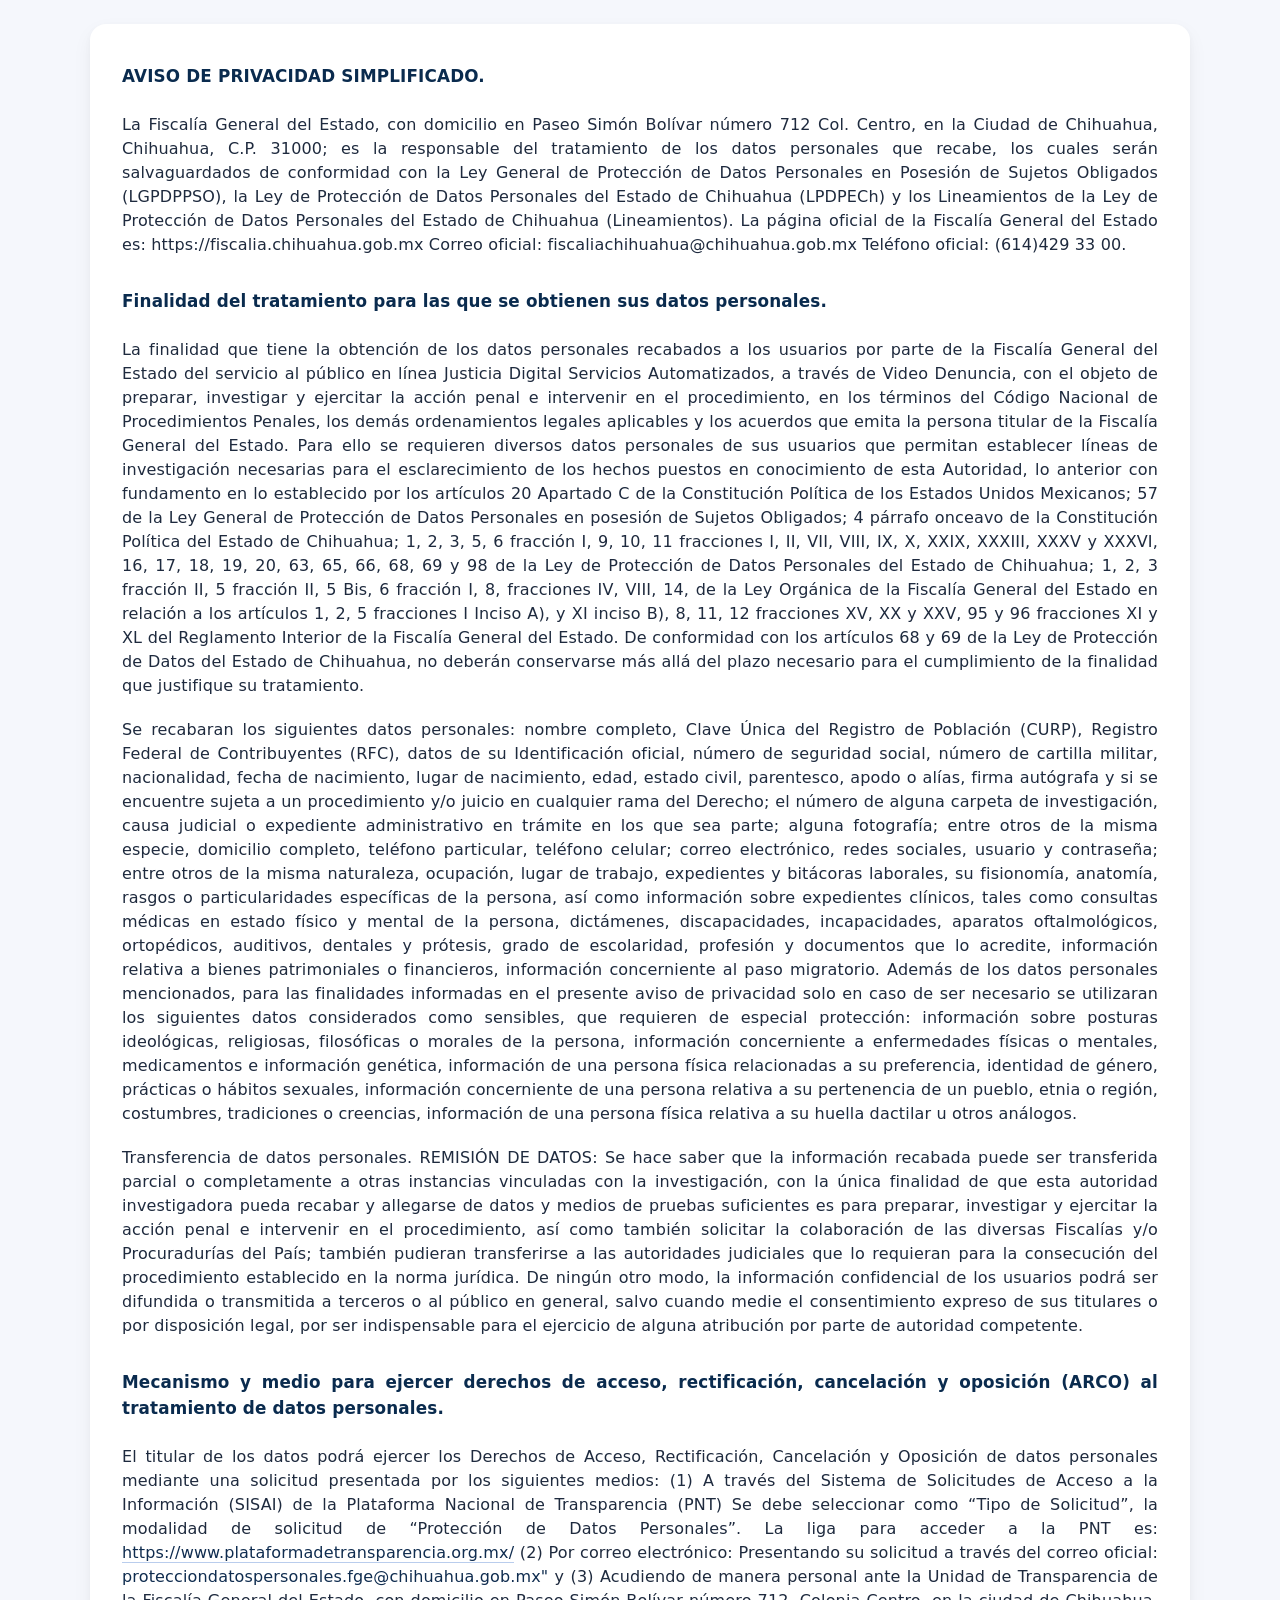
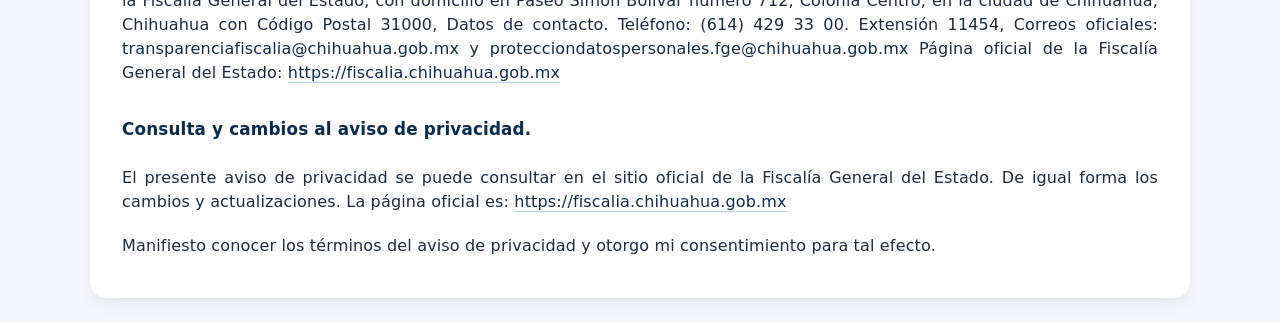
==== index.html @ d2562b81 "Visuals" ====
<!DOCTYPE html>
<html lang="es">
<head>
    <meta charset="utf-8">
    <base href="/">
  
    <meta name="viewport" content="width=device-width, initial-scale=1">
    <meta name="google-site-verification" content="google84b8667220d182a6.html" />
  
    <title>FGE | Justicia Digital: Servicios Automatizados</title>
    <link rel="stylesheet" href="styles.css">


</head>
<body>
    <div id="kt_app_content" class="app-content  flex-column-fluid ">
        <div id="kt_app_content_container" class="app-container  container-fluid ">
    <p>
        <strong>AVISO DE PRIVACIDAD SIMPLIFICADO.</strong>
    </p>
    <p style="text-align: justify;">
        La Fiscalía General del Estado, con domicilio en Paseo Simón Bolívar número 712 Col. Centro, en la Ciudad de Chihuahua, Chihuahua, C.P. 31000; es la responsable del tratamiento de los datos personales que recabe, los cuales serán salvaguardados de conformidad con la Ley General de Protección de Datos Personales en Posesión de Sujetos Obligados (LGPDPPSO), la Ley de Protección de Datos Personales del Estado de Chihuahua (LPDPECh) y los Lineamientos de la Ley de Protección de Datos Personales del Estado de Chihuahua (Lineamientos). La página oficial de la Fiscalía General del Estado es: https://fiscalia.chihuahua.gob.mx Correo oficial: fiscaliachihuahua@chihuahua.gob.mx Teléfono oficial: (614)429 33 00.
    </p>
    <p>
        <strong>Finalidad del tratamiento para las que se obtienen sus datos personales.</strong>
    </p>
    <p style="text-align: justify;">
        La finalidad que tiene la obtención de los datos personales recabados a los usuarios por parte de la Fiscalía General del Estado del servicio al público en línea Justicia Digital Servicios Automatizados, a través de Video Denuncia, con el objeto de preparar, investigar y ejercitar la acción penal e intervenir en el procedimiento, en los términos del Código Nacional de Procedimientos Penales, los demás ordenamientos legales aplicables y los acuerdos que emita la persona titular de la Fiscalía General del Estado. Para ello se requieren diversos datos personales de sus usuarios que permitan establecer líneas de investigación necesarias para el esclarecimiento de los hechos puestos en conocimiento de esta Autoridad, lo anterior con fundamento en lo establecido por los artículos 20 Apartado C de la Constitución Política de los Estados Unidos Mexicanos; 57 de la Ley General de Protección de Datos Personales en posesión de Sujetos Obligados; 4 párrafo onceavo de la Constitución Política del Estado de Chihuahua; 1, 2, 3, 5, 6 fracción I, 9, 10, 11 fracciones I, II, VII, VIII, IX, X, XXIX, XXXIII, XXXV y XXXVI, 16, 17, 18, 19, 20, 63, 65, 66, 68, 69 y 98 de la Ley de Protección de Datos Personales del Estado de Chihuahua; 1, 2, 3 fracción II, 5 fracción II, 5 Bis, 6 fracción I, 8, fracciones IV, VIII, 14, de la Ley Orgánica de la Fiscalía General del Estado en relación a los artículos 1, 2, 5 fracciones I Inciso A), y XI inciso B), 8, 11, 12 fracciones XV, XX y XXV, 95 y 96 fracciones XI y XL del Reglamento Interior de la Fiscalía General del Estado. De conformidad con los artículos 68 y 69 de la Ley de Protección de Datos del Estado de Chihuahua, no deberán conservarse más allá del plazo necesario para el cumplimiento de la finalidad que justifique su tratamiento.
    </p>
    <p style="text-align: justify;">
        Se recabaran los siguientes datos personales: nombre completo, Clave Única del Registro de Población (CURP), Registro Federal de Contribuyentes (RFC), datos de su Identificación oficial, número de seguridad social, número de cartilla militar, nacionalidad, fecha de nacimiento, lugar de nacimiento, edad, estado civil, parentesco, apodo o alías, firma autógrafa y si se encuentre sujeta a un procedimiento y/o juicio en cualquier rama del Derecho; el número de alguna carpeta de investigación, causa judicial o expediente administrativo en trámite en los que sea parte; alguna fotografía; entre otros de la misma especie, domicilio completo, teléfono particular, teléfono celular; correo electrónico, redes sociales, usuario y contraseña; entre otros de la misma naturaleza, ocupación, lugar de trabajo, expedientes y bitácoras laborales, su fisionomía, anatomía, rasgos o particularidades específicas de la persona, así como información sobre expedientes clínicos, tales como consultas médicas en estado físico y mental de la persona, dictámenes, discapacidades, incapacidades, aparatos oftalmológicos, ortopédicos, auditivos, dentales y prótesis, grado de escolaridad, profesión y documentos que lo acredite, información relativa a bienes patrimoniales o financieros, información concerniente al paso migratorio. Además de los datos personales mencionados, para las finalidades informadas en el presente aviso de privacidad solo en caso de ser necesario se utilizaran los siguientes datos considerados como sensibles, que requieren de especial protección: información sobre posturas ideológicas, religiosas, filosóficas o morales de la persona, información concerniente a enfermedades físicas o mentales, medicamentos e información genética, información de una persona física relacionadas a su preferencia, identidad de género, prácticas o hábitos sexuales, información concerniente de una persona relativa a su pertenencia de un pueblo, etnia o región, costumbres, tradiciones o creencias, información de una persona física relativa a su huella dactilar u otros análogos.
    </p>
    <p style="text-align: justify;">
        Transferencia de datos personales. REMISIÓN DE DATOS: Se hace saber que la información recabada puede ser transferida parcial o completamente a otras instancias vinculadas con la investigación, con la única finalidad de que esta autoridad investigadora pueda recabar y allegarse de datos y medios de pruebas suficientes es para preparar, investigar y ejercitar la acción penal e intervenir en el procedimiento, así como también solicitar la colaboración de las diversas Fiscalías y/o Procuradurías del País; también pudieran transferirse a las autoridades judiciales que lo requieran para la consecución del procedimiento establecido en la norma jurídica. De ningún otro modo, la información confidencial de los usuarios podrá ser difundida o transmitida a terceros o al público en general, salvo cuando medie el consentimiento expreso de sus titulares o por disposición legal, por ser indispensable para el ejercicio de alguna atribución por parte de autoridad competente.
    </p>
    <p>
        <strong>Mecanismo y medio para ejercer derechos de acceso, rectificación, cancelación y oposición (ARCO) al tratamiento de datos personales.</strong>
    </p>
    <p style="text-align: justify;">
        El titular de los datos podrá ejercer los Derechos de Acceso, Rectificación, Cancelación y Oposición de datos personales mediante una solicitud presentada por los siguientes medios: (1) A través del Sistema de Solicitudes de Acceso a la Información (SISAI) de la Plataforma Nacional de Transparencia (PNT) Se debe seleccionar como “Tipo de Solicitud”, la modalidad de solicitud de “Protección de Datos Personales”. La liga para acceder a la PNT es:
        <u class="text-blueNavy"><a href="https://www.plataformadetransparencia.org.mx/" class="text-blueNavy" target="_blank">https://www.plataformadetransparencia.org.mx/</a></u>
        (2) Por correo electrónico: Presentando su solicitud a través del correo oficial:
        <u class="text-blueNavy">protecciondatospersonales.fge@chihuahua.gob.mx"</u>
        y (3) Acudiendo de manera personal ante la Unidad de Transparencia de la Fiscalía General del Estado, con domicilio en Paseo Simón Bolívar número 712, Colonia Centro, en la ciudad de Chihuahua, Chihuahua con Código Postal 31000, Datos de contacto. Teléfono: (614) 429 33 00. Extensión 11454, Correos oficiales:
        <u class="text-blueNavy">transparenciafiscalia@chihuahua.gob.mx</u>
        y
        <u class="text-blueNavy">protecciondatospersonales.fge@chihuahua.gob.mx</u>
        Página oficial de la Fiscalía General del Estado:
        <u class="text-blueNavy"><a href="https://fiscalia.chihuahua.gob.mx" class="text-blueNavy" target="_blank">https://fiscalia.chihuahua.gob.mx</a></u>
    </p>

    <p>
        <strong>Consulta y cambios al aviso de privacidad.</strong>
    </p>
    <p style="text-align: justify;">
        El presente aviso de privacidad se puede consultar en el sitio oficial de la Fiscalía General del Estado. De igual forma los cambios y actualizaciones. La página oficial es: <u class="text-blueNavy"><a href="https://fiscalia.chihuahua.gob.mx" class="text-blueNavy" target="_blank">https://fiscalia.chihuahua.gob.mx</a></u>
    </p>
    <p>
        Manifiesto conocer los términos del aviso de privacidad y otorgo mi consentimiento para tal efecto.
    </p>
      </div>
        </div>
</body>
</html>
---- styles.css ----
@charset "UTF-8";

/*!
 * Estilos para Aviso de Privacidad - Fiscalía General del Estado
 * Diseño limpio, legible y responsivo para GitHub Pages
 */

/* Reset y base */
* {
  margin: 0;
  padding: 0;
  box-sizing: border-box;
}

body {
  font-family: system-ui, "Segoe UI", Roboto, "Helvetica Neue", Arial, sans-serif;
  background: #f5f7fc;
  color: #1e2a3e;
  line-height: 1.5;
  padding: 1.5rem;
}

/* Contenedor principal - emula el layout de la app */
#kt_app_content {
  display: flex;
  flex-direction: column;
  min-height: 100vh;
}

.app-content {
  flex: 1;
}

.app-container {
  width: 100%;
  max-width: 1100px;
  margin: 0 auto;
  background: #ffffff;
  border-radius: 1rem;
  box-shadow: 0 8px 20px rgba(0, 0, 0, 0.05), 0 2px 6px rgba(0, 0, 0, 0.03);
  padding: 2rem 2rem 2.5rem;
}

/* Contenedor interno del texto */
#kt_app_content_container {
  width: 100%;
}

/* Tipografía y espaciado */
p {
  margin-bottom: 1.25rem;
  font-size: 1rem;
  letter-spacing: 0.01em;
}

/* Justificación para textos largos */
p[style*="text-align: justify"],
p:not(:first-of-type) {
  text-align: justify;
}

strong {
  color: #0a2b4e;
  font-weight: 600;
}

/* Títulos internos */
p strong {
  display: inline-block;
  margin-top: 0.5rem;
  margin-bottom: 0.25rem;
  font-size: 1.05rem;
}

/* Enlaces y colores institucionales */
a {
  color: #0a4b6e;
  text-decoration: none;
  border-bottom: 1px solid transparent;
  transition: border-color 0.2s ease, color 0.2s ease;
}

a:hover {
  color: #002b47;
  border-bottom-color: #0a4b6e;
}

.text-blueNavy {
  color: #0f2c4f !important;
  font-weight: 500;
}

.text-blueNavy a,
a.text-blueNavy {
  color: #0f2c4f;
  border-bottom: 1px solid #b9cded;
}

.text-blueNavy a:hover,
a.text-blueNavy:hover {
  color: #021c33;
  border-bottom-color: #0f2c4f;
}

/* Correos y URLs dentro del texto */
u.text-blueNavy {
  text-decoration: none;
}

/* Viñetas y listados (si llegara a haber) */
ul, ol {
  margin: 0.75rem 0 1.25rem 1.75rem;
}

li {
  margin-bottom: 0.4rem;
  text-align: justify;
}

/* Línea de separación suave para secciones (opcional) */
p + p strong {
  margin-top: 0.75rem;
}

/* Responsive para móviles */
@media (max-width: 768px) {
  body {
    padding: 0.75rem;
  }

  .app-container {
    padding: 1.25rem;
    border-radius: 0.75rem;
  }

  p {
    font-size: 0.95rem;
    margin-bottom: 1rem;
  }

  strong {
    font-size: 0.96rem;
  }
}

@media (max-width: 480px) {
  .app-container {
    padding: 1rem;
  }

  body {
    padding: 0.5rem;
  }
}

/* Mejora accesibilidad: foco visible */
a:focus-visible {
  outline: 2px solid #0a4b6e;
  outline-offset: 2px;
  border-radius: 2px;
}

/* Separación natural para el último párrafo */
#kt_app_content_container p:last-of-type {
  margin-bottom: 0;
}
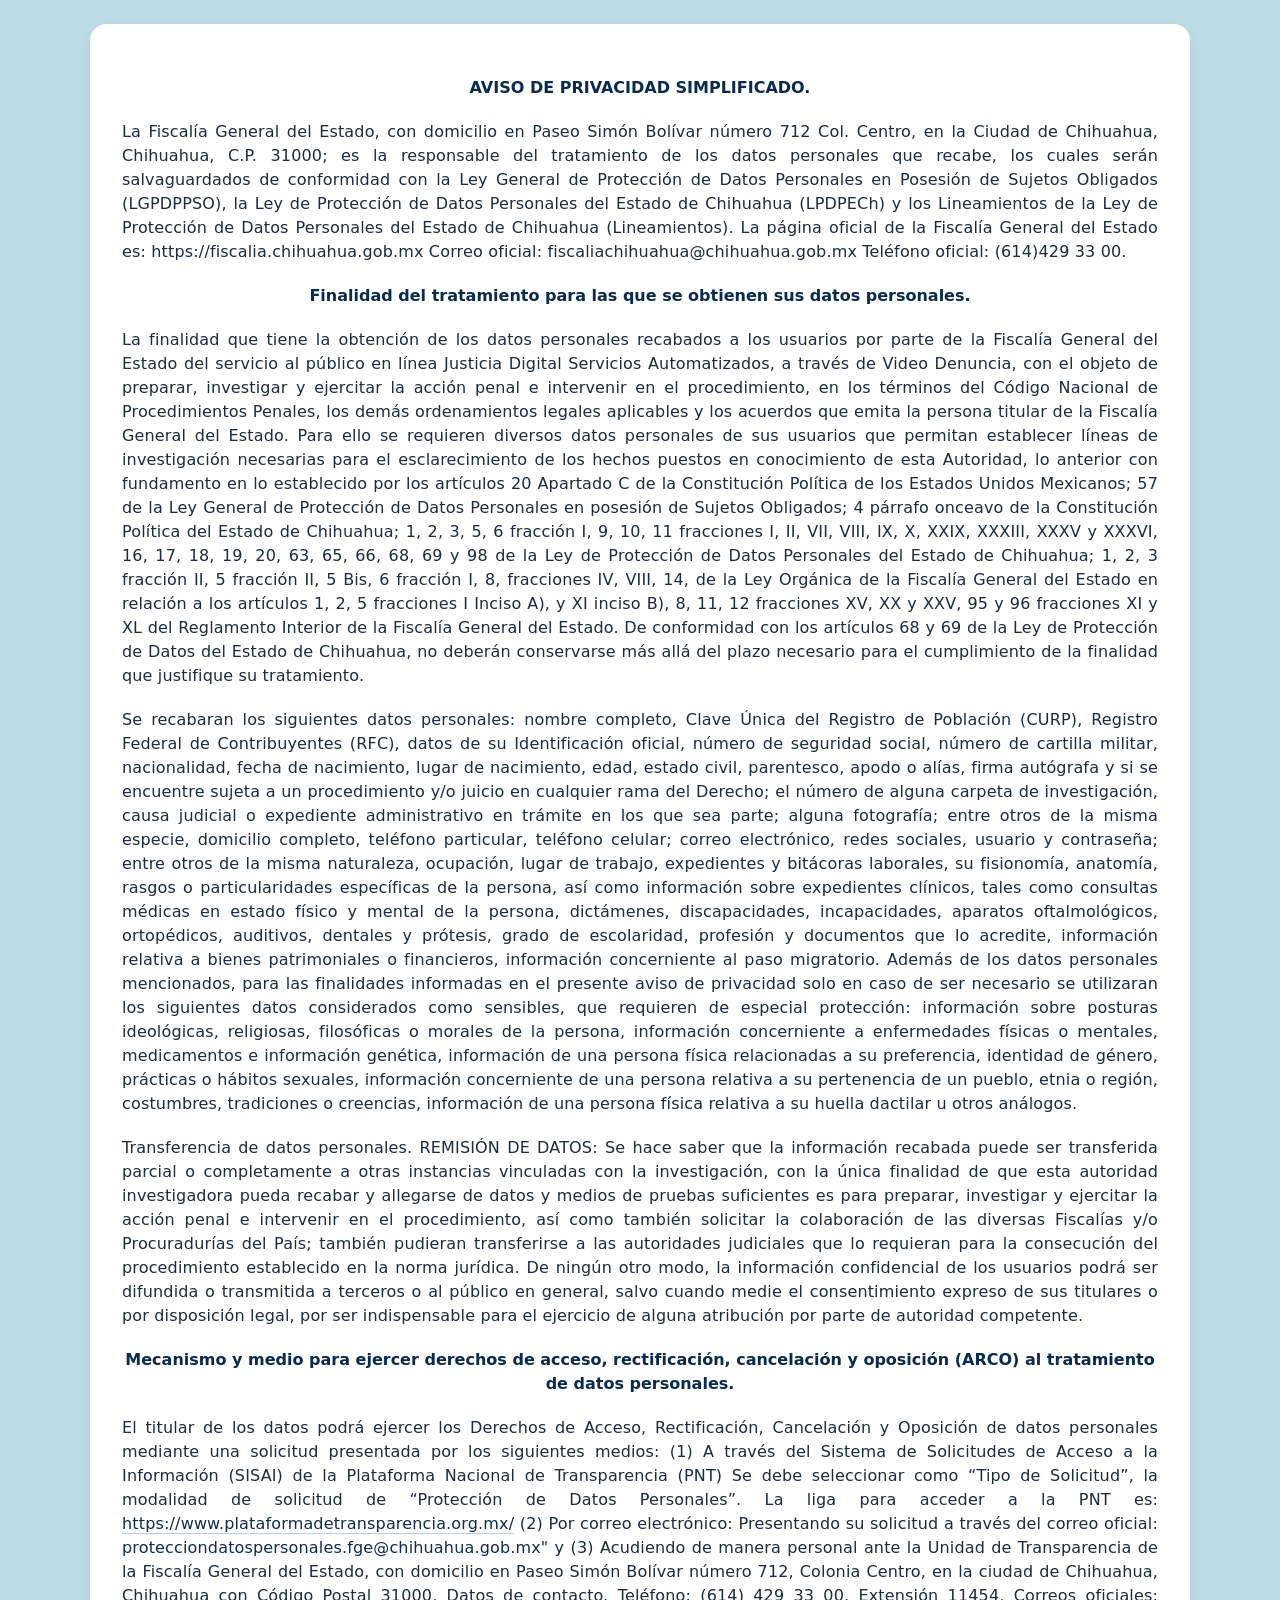
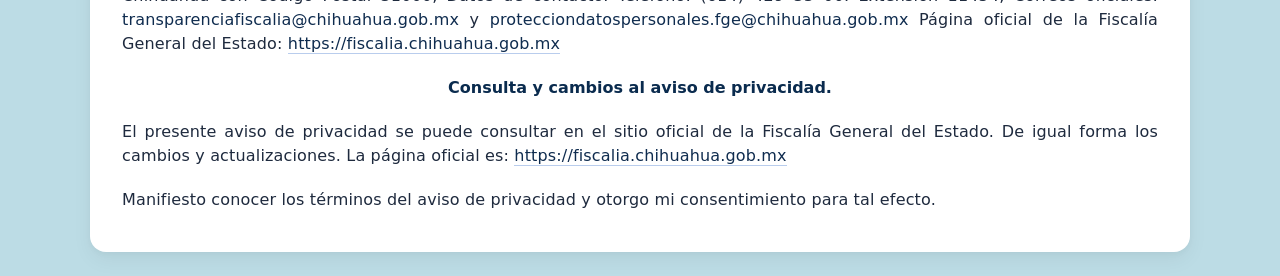
==== commit fdb55273: "Fixed visuals" ====
--- a/index.html
+++ b/index.html
@@ -8,7 +8,159 @@
     <meta name="google-site-verification" content="google84b8667220d182a6.html" />
   
     <title>FGE | Justicia Digital: Servicios Automatizados</title>
-    <link rel="stylesheet" href="styles.css">
+
+    <style>
+
+@charset "UTF-8";
+
+* {
+  margin: 0;
+  padding: 0;
+  box-sizing: border-box;
+}
+
+body {
+  font-family: system-ui, "Segoe UI", Roboto, "Helvetica Neue", Arial, sans-serif;
+  background-color: #bcdce5;
+  color: #1e2a3e;
+  line-height: 1.5;
+  padding: 1.5rem;
+}
+
+#kt_app_content {
+  display: flex;
+  flex-direction: column;
+  min-height: 100vh;
+}
+
+.app-content {
+  flex: 1;
+}
+
+.app-container {
+  width: 100%;
+  max-width: 1100px;
+  margin: 0 auto;
+  background: #ffffff;
+  border-radius: 1rem;
+  box-shadow: 0 8px 20px rgba(0, 0, 0, 0.05), 0 2px 6px rgba(0, 0, 0, 0.03);
+  padding: 2rem 2rem 2.5rem;
+}
+
+#kt_app_content_container {
+  width: 100%;
+}
+
+p {
+  margin-bottom: 1.25rem;
+  font-size: 1rem;
+  letter-spacing: 0.01em;
+}
+
+p[style*="text-align: justify"],
+p:not(:first-of-type) {
+  text-align: justify;
+}
+
+strong {
+  color: #0a2b4e;
+  font-weight: 600;
+}
+
+p strong {
+  display: inline-block;
+  margin-top: 0.5rem;
+  margin-bottom: 0.25rem;
+  font-size: 1.05rem;
+}
+
+a {
+  color: #0a4b6e;
+  text-decoration: none;
+  border-bottom: 1px solid transparent;
+  transition: border-color 0.2s ease, color 0.2s ease;
+}
+
+a:hover {
+  color: #002b47;
+  border-bottom-color: #0a4b6e;
+}
+
+.text-blueNavy {
+  color: #0f2c4f !important;
+  font-weight: 500;
+}
+
+.text-blueNavy a,
+a.text-blueNavy {
+  color: #0f2c4f;
+  border-bottom: 1px solid #b9cded;
+}
+
+.text-blueNavy a:hover,
+a.text-blueNavy:hover {
+  color: #021c33;
+  border-bottom-color: #0f2c4f;
+}
+
+u.text-blueNavy {
+  text-decoration: none;
+}
+
+ul, ol {
+  margin: 0.75rem 0 1.25rem 1.75rem;
+}
+
+li {
+  margin-bottom: 0.4rem;
+  text-align: justify;
+}
+
+p + p strong {
+  margin-top: 0.75rem;
+}
+
+@media (max-width: 768px) {
+  body {
+    padding: 0.75rem;
+  }
+
+  .app-container {
+    padding: 1.25rem;
+    border-radius: 0.75rem;
+  }
+
+  p {
+    font-size: 0.95rem;
+    margin-bottom: 1rem;
+  }
+
+  strong {
+    font-size: 0.96rem;
+  }
+}
+
+@media (max-width: 480px) {
+  .app-container {
+    padding: 1rem;
+  }
+
+  body {
+    padding: 0.5rem;
+  }
+}
+
+a:focus-visible {
+  outline: 2px solid #0a4b6e;
+  outline-offset: 2px;
+  border-radius: 2px;
+}
+
+#kt_app_content_container p:last-of-type {
+  margin-bottom: 0;
+}
+
+    </style>
 
 
 </head>
@@ -16,13 +168,13 @@
     <div id="kt_app_content" class="app-content  flex-column-fluid ">
         <div id="kt_app_content_container" class="app-container  container-fluid ">
     <p>
-        <strong>AVISO DE PRIVACIDAD SIMPLIFICADO.</strong>
+        <center><strong>AVISO DE PRIVACIDAD SIMPLIFICADO.</strong></center>
     </p>
     <p style="text-align: justify;">
         La Fiscalía General del Estado, con domicilio en Paseo Simón Bolívar número 712 Col. Centro, en la Ciudad de Chihuahua, Chihuahua, C.P. 31000; es la responsable del tratamiento de los datos personales que recabe, los cuales serán salvaguardados de conformidad con la Ley General de Protección de Datos Personales en Posesión de Sujetos Obligados (LGPDPPSO), la Ley de Protección de Datos Personales del Estado de Chihuahua (LPDPECh) y los Lineamientos de la Ley de Protección de Datos Personales del Estado de Chihuahua (Lineamientos). La página oficial de la Fiscalía General del Estado es: https://fiscalia.chihuahua.gob.mx Correo oficial: fiscaliachihuahua@chihuahua.gob.mx Teléfono oficial: (614)429 33 00.
     </p>
     <p>
-        <strong>Finalidad del tratamiento para las que se obtienen sus datos personales.</strong>
+        <center><strong>Finalidad del tratamiento para las que se obtienen sus datos personales.</strong></center>
     </p>
     <p style="text-align: justify;">
         La finalidad que tiene la obtención de los datos personales recabados a los usuarios por parte de la Fiscalía General del Estado del servicio al público en línea Justicia Digital Servicios Automatizados, a través de Video Denuncia, con el objeto de preparar, investigar y ejercitar la acción penal e intervenir en el procedimiento, en los términos del Código Nacional de Procedimientos Penales, los demás ordenamientos legales aplicables y los acuerdos que emita la persona titular de la Fiscalía General del Estado. Para ello se requieren diversos datos personales de sus usuarios que permitan establecer líneas de investigación necesarias para el esclarecimiento de los hechos puestos en conocimiento de esta Autoridad, lo anterior con fundamento en lo establecido por los artículos 20 Apartado C de la Constitución Política de los Estados Unidos Mexicanos; 57 de la Ley General de Protección de Datos Personales en posesión de Sujetos Obligados; 4 párrafo onceavo de la Constitución Política del Estado de Chihuahua; 1, 2, 3, 5, 6 fracción I, 9, 10, 11 fracciones I, II, VII, VIII, IX, X, XXIX, XXXIII, XXXV y XXXVI, 16, 17, 18, 19, 20, 63, 65, 66, 68, 69 y 98 de la Ley de Protección de Datos Personales del Estado de Chihuahua; 1, 2, 3 fracción II, 5 fracción II, 5 Bis, 6 fracción I, 8, fracciones IV, VIII, 14, de la Ley Orgánica de la Fiscalía General del Estado en relación a los artículos 1, 2, 5 fracciones I Inciso A), y XI inciso B), 8, 11, 12 fracciones XV, XX y XXV, 95 y 96 fracciones XI y XL del Reglamento Interior de la Fiscalía General del Estado. De conformidad con los artículos 68 y 69 de la Ley de Protección de Datos del Estado de Chihuahua, no deberán conservarse más allá del plazo necesario para el cumplimiento de la finalidad que justifique su tratamiento.
@@ -34,7 +186,7 @@
         Transferencia de datos personales. REMISIÓN DE DATOS: Se hace saber que la información recabada puede ser transferida parcial o completamente a otras instancias vinculadas con la investigación, con la única finalidad de que esta autoridad investigadora pueda recabar y allegarse de datos y medios de pruebas suficientes es para preparar, investigar y ejercitar la acción penal e intervenir en el procedimiento, así como también solicitar la colaboración de las diversas Fiscalías y/o Procuradurías del País; también pudieran transferirse a las autoridades judiciales que lo requieran para la consecución del procedimiento establecido en la norma jurídica. De ningún otro modo, la información confidencial de los usuarios podrá ser difundida o transmitida a terceros o al público en general, salvo cuando medie el consentimiento expreso de sus titulares o por disposición legal, por ser indispensable para el ejercicio de alguna atribución por parte de autoridad competente.
     </p>
     <p>
-        <strong>Mecanismo y medio para ejercer derechos de acceso, rectificación, cancelación y oposición (ARCO) al tratamiento de datos personales.</strong>
+        <center><strong>Mecanismo y medio para ejercer derechos de acceso, rectificación, cancelación y oposición (ARCO) al tratamiento de datos personales.</strong></center>
     </p>
     <p style="text-align: justify;">
         El titular de los datos podrá ejercer los Derechos de Acceso, Rectificación, Cancelación y Oposición de datos personales mediante una solicitud presentada por los siguientes medios: (1) A través del Sistema de Solicitudes de Acceso a la Información (SISAI) de la Plataforma Nacional de Transparencia (PNT) Se debe seleccionar como “Tipo de Solicitud”, la modalidad de solicitud de “Protección de Datos Personales”. La liga para acceder a la PNT es:
@@ -50,7 +202,7 @@
     </p>
 
     <p>
-        <strong>Consulta y cambios al aviso de privacidad.</strong>
+       <center><strong>Consulta y cambios al aviso de privacidad.</strong></center>
     </p>
     <p style="text-align: justify;">
         El presente aviso de privacidad se puede consultar en el sitio oficial de la Fiscalía General del Estado. De igual forma los cambios y actualizaciones. La página oficial es: <u class="text-blueNavy"><a href="https://fiscalia.chihuahua.gob.mx" class="text-blueNavy" target="_blank">https://fiscalia.chihuahua.gob.mx</a></u>
